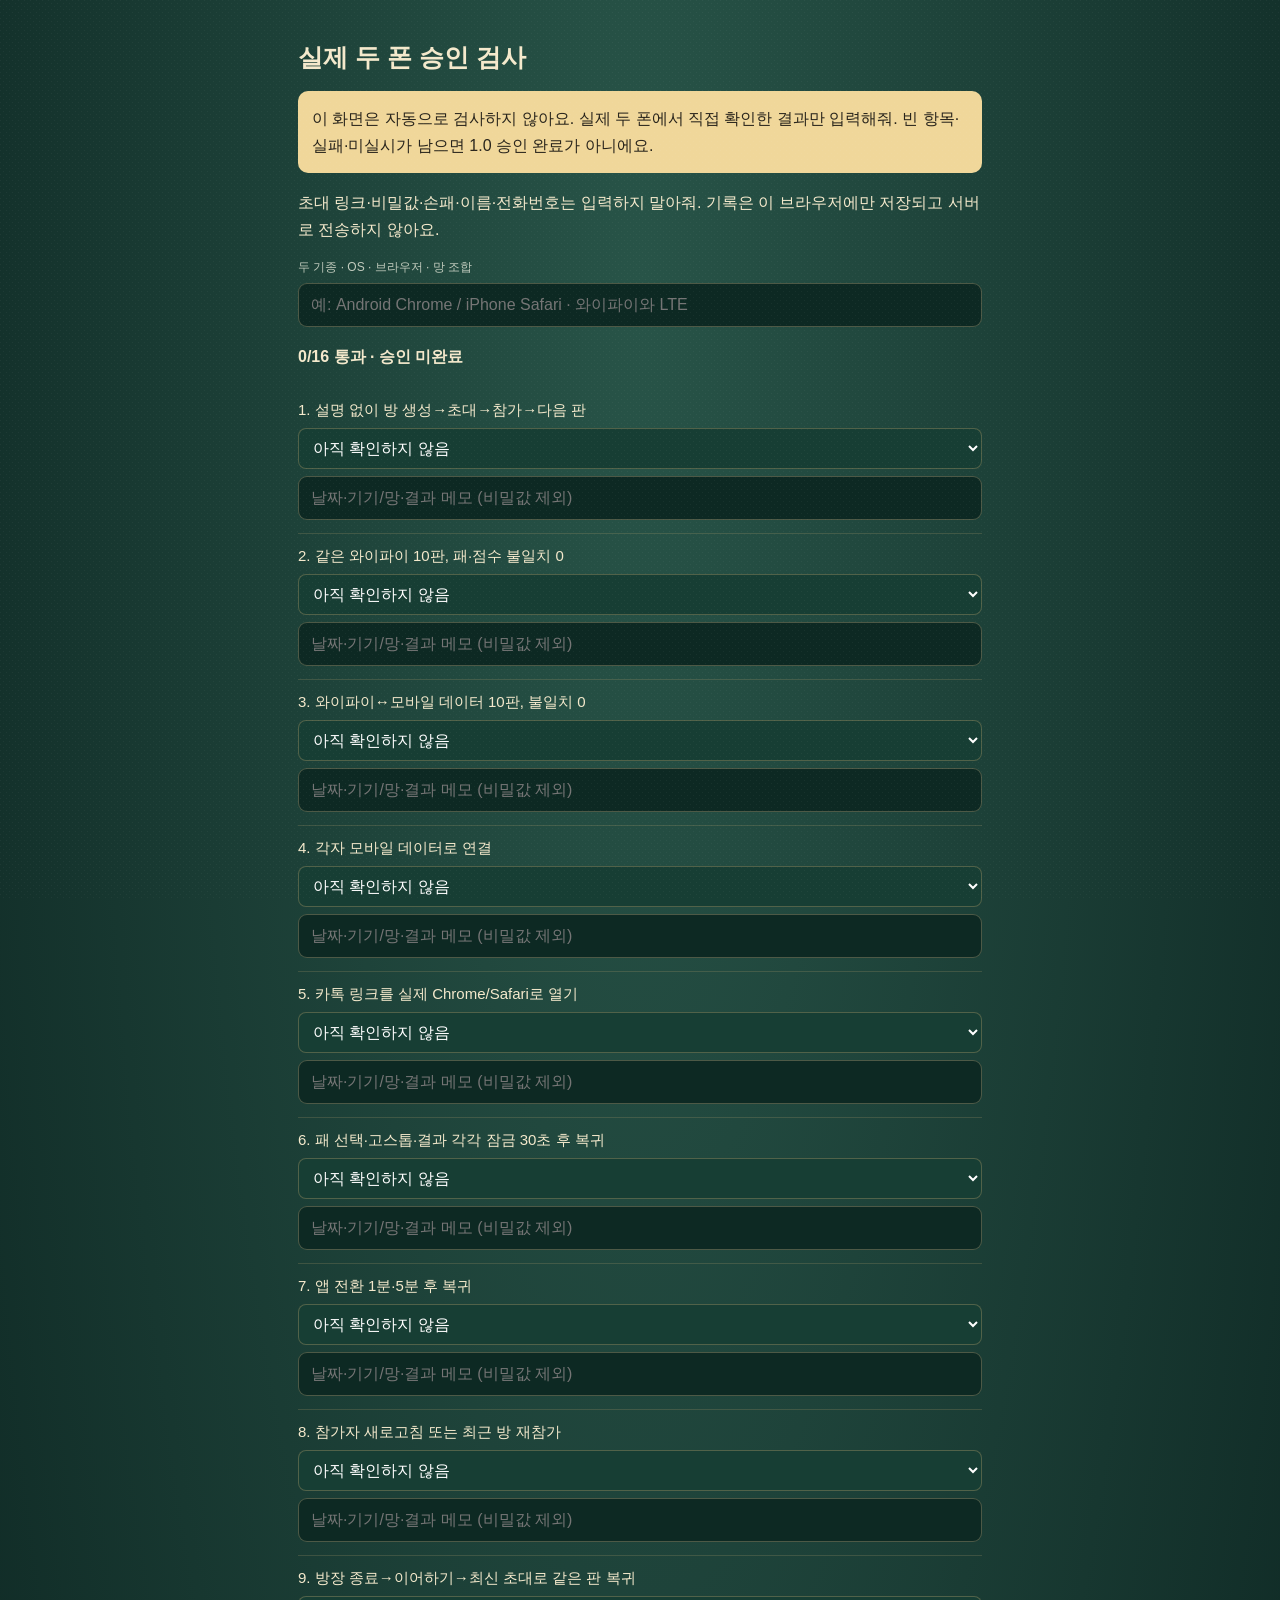
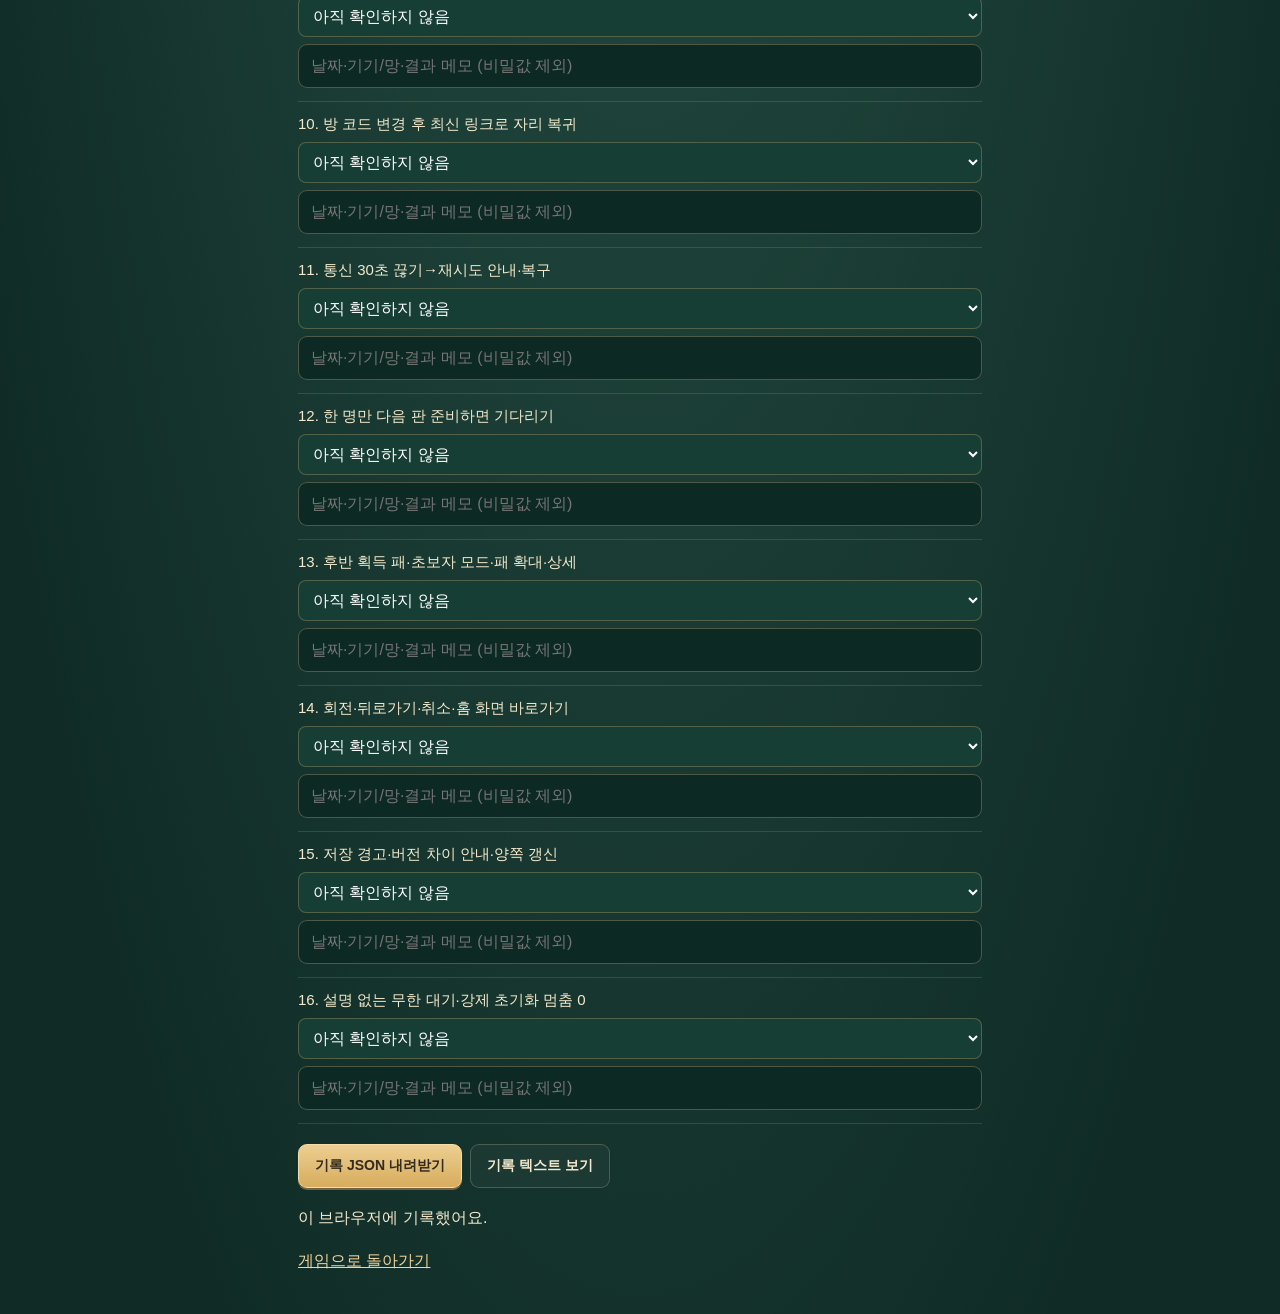
==== device-check.html @ ea62074c "Prepare beta 5 for reliable private play" ====
<!doctype html><html lang="ko"><head><meta charset="utf-8"><meta name="viewport" content="width=device-width,initial-scale=1"><title>Game BBang · 실제 두 폰 검사</title><link rel="stylesheet" href="style.css?v=1.0.0-beta.5"><style>main{max-width:720px;margin:auto;padding:24px 18px}h1{font-size:25px}p{line-height:1.7}.case{padding:13px 0;border-bottom:1px solid #c6ac7333}.case label{font-size:15px;color:#f4e9cc;margin:0 0 8px}.case select{padding:10px;font:inherit;background:#173e34;color:#fff;width:100%;border:1px solid #c6ac7355;border-radius:8px}.case input{margin-top:7px}.row{flex-wrap:wrap}textarea{width:100%;min-height:140px;font:12px monospace;user-select:text}a{color:#efd49b}.notice{background:#f0d79a;color:#29251c;padding:14px;border-radius:10px}#qaSummary{font-weight:bold;line-height:1.8}</style></head><body><main><h1>실제 두 폰 승인 검사</h1><p class="notice">이 화면은 자동으로 검사하지 않아요. 실제 두 폰에서 직접 확인한 결과만 입력해줘. 빈 항목·실패·미실시가 남으면 1.0 승인 완료가 아니에요.</p><p>초대 링크·비밀값·손패·이름·전화번호는 입력하지 말아줘. 기록은 이 브라우저에만 저장되고 서버로 전송하지 않아요.</p><label for="devices">두 기종 · OS · 브라우저 · 망 조합</label><input id="devices" maxlength="300" placeholder="예: Android Chrome / iPhone Safari · 와이파이와 LTE"><p id="qaSummary" role="status"></p><div id="cases"></div><div class="row" style="margin-top:20px"><button class="btn" id="exportQa">기록 JSON 내려받기</button><button class="btn2" id="copyQa">기록 텍스트 보기</button></div><textarea id="qaText" readonly hidden aria-label="기기 검사 기록"></textarea><p id="qaStatus" role="status"></p><p><a href="./">게임으로 돌아가기</a></p></main><script>
const cases=['설명 없이 방 생성→초대→참가→다음 판','같은 와이파이 10판, 패·점수 불일치 0','와이파이↔모바일 데이터 10판, 불일치 0','각자 모바일 데이터로 연결','카톡 링크를 실제 Chrome/Safari로 열기','패 선택·고스톱·결과 각각 잠금 30초 후 복귀','앱 전환 1분·5분 후 복귀','참가자 새로고침 또는 최근 방 재참가','방장 종료→이어하기→최신 초대로 같은 판 복귀','방 코드 변경 후 최신 링크로 자리 복귀','통신 30초 끊기→재시도 안내·복구','한 명만 다음 판 준비하면 기다리기','후반 획득 패·초보자 모드·패 확대·상세','회전·뒤로가기·취소·홈 화면 바로가기','저장 경고·버전 차이 안내·양쪽 갱신','설명 없는 무한 대기·강제 초기화 멈춤 0'];
const key=(location.pathname.includes('/preview/')?'bbang-preview-':'bbang-')+'device-acceptance-v1';let saved={};try{saved=JSON.parse(localStorage.getItem(key))||{}}catch(e){};document.getElementById('devices').value=saved.devices||'';document.getElementById('cases').innerHTML=cases.map((c,i)=>'<div class="case"><label for="c'+i+'">'+(i+1)+'. '+c+'</label><select id="c'+i+'"><option value="">아직 확인하지 않음</option><option value="pass">실제 폰에서 통과</option><option value="fail">실패</option><option value="na">미실시</option></select><input id="n'+i+'" maxlength="200" placeholder="날짜·기기/망·결과 메모 (비밀값 제외)" aria-label="'+(i+1)+'번 검사 메모"></div>').join('');for(let i=0;i<cases.length;i++){document.getElementById('c'+i).value=saved.results?.[i]?.status||'';document.getElementById('n'+i).value=saved.results?.[i]?.note||'';}
function record(){const results=cases.map((name,i)=>({name,status:document.getElementById('c'+i).value,note:document.getElementById('n'+i).value}));const devices=document.getElementById('devices').value;return {kind:'manual-physical-device-test',app:'Game BBang',candidate:'1.0.0-beta.5',at:new Date().toISOString(),devices,accepted:!!devices.trim()&&results.every(r=>r.status==='pass'),results};}
function change(){const r=record(),pass=r.results.filter(x=>x.status==='pass').length;document.getElementById('qaSummary').textContent=pass+'/'+cases.length+' 통과 · '+(r.accepted?'모든 항목을 통과로 기록했어요. 실제 수행 여부와 기록을 검토한 뒤 별도 배포 승인이 필요해요.':'승인 미완료');try{localStorage.setItem(key,JSON.stringify(r));document.getElementById('qaStatus').textContent='이 브라우저에 기록했어요.';}catch(e){document.getElementById('qaStatus').textContent='저장 실패. 기록 텍스트를 보관해줘.';}}
document.addEventListener('input',change);document.addEventListener('change',change);document.getElementById('copyQa').onclick=()=>{const t=document.getElementById('qaText');t.hidden=false;t.value=JSON.stringify(record(),null,2);t.focus();t.select();};document.getElementById('exportQa').onclick=()=>{const u=URL.createObjectURL(new Blob([JSON.stringify(record(),null,2)],{type:'application/json'})),a=document.createElement('a');a.href=u;a.download='Game-BBang-device-check.json';a.click();setTimeout(()=>URL.revokeObjectURL(u),1000);};change();</script></body></html>
---- style.css ----
*{box-sizing:border-box} :root{color-scheme:dark;--ink:#f4e9cc;--gold:#e1bd72;--felt:#173e34;--line:#c6ac7333;--muted:#c1cbbd}body{margin:0;background:radial-gradient(ellipse at 50% 10%,#285448,#102b26 85%);color:var(--ink);font-family:"Pretendard","Apple SD Gothic Neo","Malgun Gothic",sans-serif;min-height:100vh;touch-action:manipulation;-webkit-user-select:none;user-select:none}body:before{content:"";position:fixed;inset:0;pointer-events:none;opacity:.045;background-image:url("data:image/svg+xml,%3Csvg xmlns='http://www.w3.org/2000/svg' width='6' height='6'%3E%3Cpath d='M0 0h1v1H0zm3 3h1v1H3z' fill='%23ffffff'/%3E%3C/svg%3E")}button,input{font:inherit}button{cursor:pointer;border:0;border-radius:9px;padding:11px 16px;min-height:44px;font-size:14px;font-weight:700;touch-action:manipulation}button:disabled{opacity:.52;cursor:default}button:focus-visible,summary:focus-visible{outline:3px solid #90d9e6;outline-offset:3px}.btn{background:linear-gradient(#edcf91,#d7ac5d);color:#322b20;border:1px solid #f5ddaa;box-shadow:0 2px 0 #77613e}.btn2{background:#ffffff08;color:var(--ink);border:1px solid #d2c09844}.btnr{background:#a93342;color:#fff5e1;border:1px solid #d1777e}.row{display:flex;gap:8px;align-items:center}.row>input{min-width:0;flex:1}.row>button{flex-shrink:0;white-space:nowrap}input{padding:12px;border:1px solid #ccba8c55;border-radius:9px;background:#0d2923;color:#fff3d2;width:100%;font-size:16px;user-select:text}label{display:block;font-size:12px;color:var(--muted);margin:14px 0 7px}h1,h2,h3,p{overflow-wrap:anywhere}#lobby{position:relative;max-width:420px;margin:auto;padding:30px 18px}#lobby h1{text-align:center;font-family:Georgia,serif;font-size:34px;font-weight:500;letter-spacing:-1px;margin:6px 0 8px}.build{text-align:center;color:var(--gold);font-size:11px;letter-spacing:.3px;margin:0 0 12px}.sub{text-align:center;font-size:14px;color:var(--muted);margin:0 0 24px}.lobby-mark{display:flex;justify-content:center;align-items:center;height:110px;margin:2px 0 16px}.lobby-mark .card{--w:57px;transform:rotate(-15deg) translate(12px,4px)}.lobby-mark .card:nth-child(2){transform:translateY(-4px);z-index:1}.lobby-mark .card:nth-child(3){transform:rotate(15deg) translate(-12px,4px)}.panel{background:#0a201c66;border:1px solid var(--line);border-radius:14px;padding:17px;margin-bottom:12px}.panel h3{font-size:14px;font-weight:600;margin:0 0 12px}.panel p{font-size:12px;line-height:1.7;color:var(--muted)}.code{font-size:34px;font-weight:800;letter-spacing:6px;text-align:center;color:var(--gold);margin:16px 0}.muted{font-size:12px;color:var(--muted);line-height:1.6}details{font-size:12px;line-height:1.7}summary{cursor:pointer;min-height:32px;align-content:center}#game{display:none;position:relative;max-width:760px;margin:auto;padding:8px 10px 24px}.top{display:flex;justify-content:space-between;gap:5px;align-items:center;font-size:11px;line-height:1.6;flex-wrap:wrap;padding:2px}.top b{color:var(--gold)}#conn{font-size:10px;color:#b9d6bb}#game>.exitRow{text-align:right;height:36px}#game>.exitRow button{min-height:32px;padding:5px 10px;font-size:11px}.player{border:1px solid #d6be7a22;background:#0a241e80;border-radius:12px;padding:9px;margin:4px 0}.phead{display:flex;align-items:center;gap:6px;justify-content:space-between;font-size:13px;flex-wrap:wrap;min-height:22px}.phead .sc{font-size:21px;font-weight:800;color:var(--gold);font-variant-numeric:tabular-nums}.turnmark{display:inline-flex;align-items:center;font-size:10px;color:#292a20;background:var(--gold);padding:1px 6px;border-radius:10px;margin-left:5px;font-weight:700}.caps{display:flex;gap:5px;flex-wrap:wrap;max-width:100%;margin-top:5px;min-height:12px}.cg{display:flex;align-items:center;gap:4px;border-radius:5px;padding:2px 4px;background:#0002;max-width:100%}.cg .cards{display:flex;align-items:flex-end}.cg .cards .card{--w:22px;margin-right:-15px;box-shadow:none}.cg .cards .card:last-child{margin-right:0}.cg .cnt{font-size:10px;color:var(--muted);white-space:nowrap}.cg .cards .card .mo,.cg .cards .card .sym,.cg .cards .card .nm{display:none}.items{font-size:10px;color:#c1cbbd;margin-top:4px;line-height:1.5;min-height:0}.backs{display:flex}.backs .card{--w:18px;margin-right:-12px;box-shadow:none}.backs .card:last-child{margin-right:0}#table{position:relative;display:flex;flex-wrap:wrap;justify-content:center;align-content:center;gap:11px 9px;min-height:207px;margin:9px 0;padding:15px 8px;border:1px solid #d9c18b55;border-radius:25px;background:radial-gradient(ellipse,#2c6150,#214c40 75%);box-shadow:inset 0 0 0 4px #173d3299,inset 0 7px 18px #0003}#table:before{content:"우리집 맞고";position:absolute;inset:0;display:grid;place-items:center;pointer-events:none;font-size:25px;letter-spacing:6px;color:#d6c18a0c;font-weight:800}.stack{display:flex;flex-direction:column;isolation:isolate}.stack .card+.card{margin-top:calc(var(--w)*-1.08)}.deck{display:flex;flex-direction:column;align-items:center;justify-content:center;gap:4px;font-size:10px;color:#e4d9b9;margin-right:5px}.deck .card{box-shadow:2px 2px #b59f7b,4px 4px #4d332e,5px 5px 6px #0007}#hand{display:flex;flex-wrap:wrap;justify-content:center;gap:8px 6px;max-width:336px;margin:auto;padding:8px 0 12px} .card{--w:36px;position:relative;width:var(--w);height:calc(var(--w)*1.55);border-radius:4px;display:inline-flex;flex:none;overflow:visible;isolation:isolate;border:1px solid #462e2e;background:#fff2d8;color:#292820;box-shadow:0 2px 0 #5d352b,0 4px 6px #0005;padding:0;min-height:0;vertical-align:middle;font-size:calc(var(--w)*.19);transition:transform .14s ease,box-shadow .14s ease}.card .art{position:absolute;inset:0;width:100%;height:100%;border-radius:3px;z-index:0;pointer-events:none}.card .mo{position:absolute;left:3px;top:3px;z-index:1;min-width:1.2em;text-align:center;font-size:1.1em;font-weight:900;background:#fff6e3eb;color:#56362e;border-radius:2px;line-height:1.25}.card .sym{position:absolute;right:2px;bottom:12px;z-index:1;border-radius:2px;padding:1px 2px;background:#fff8e5e8;color:#553c2c;font-size:.78em;line-height:1.2;font-weight:800}.card .nm{position:absolute;bottom:0;left:0;right:0;z-index:1;font-size:clamp(8px,calc(var(--w)*.15),11px);line-height:1.2;background:#fff7dfed;color:#443d30;text-align:center;border-radius:0 0 3px 3px}.card.k-gwang .sym,.card.k-hong .sym{background:#9f2538;color:#fff6dd}.card.k-cheong .sym{background:#204d7c;color:#fff6dd}.card.k-ssang .sym{background:#514166;color:#fff6dd}.card.back{background:#752330;overflow:hidden}.card.match{box-shadow:0 0 0 2px #f0cd7a,0 3px 8px #0008}.card.match:after{content:"·";position:absolute;right:1px;top:0;z-index:2;color:#402f14;background:#f0cd7a;font-size:15px;font-weight:900;line-height:12px;width:12px;text-align:center;border-radius:0 3px 0 6px}.card.sel{transform:translateY(-7px);outline:3px solid #fff1b8;outline-offset:2px}.card.opt{outline:3px solid #83d7e3;outline-offset:2px;cursor:pointer}.card.lastf{outline:2px solid #ec9a58;outline-offset:1px}.card.playable{cursor:pointer}.card.playable:active{transform:translateY(-5px)}button.card:focus-visible{outline:3px solid #9de2ed;outline-offset:4px;z-index:3}#hand .card{--w:58px}#table .card{--w:48px}#game.largeCards #hand .card{--w:64px}#game.largeCards #table .card{--w:54px}#lastPlay{display:flex;justify-content:center;align-items:center;gap:5px;font-size:10px;color:var(--muted);flex-wrap:wrap;min-height:32px;margin:4px 0}#lastPlay .card{--w:22px}#lastPlay .card .mo,#lastPlay .card .sym,#lastPlay .card .nm{display:none}#status{font-size:14px;line-height:1.6;text-align:center;padding:9px 7px 3px;font-weight:600;min-height:34px}#status .muted{display:block;font-size:10px}#shakeBar button{font-size:11px;padding:7px 10px;min-height:36px}.toolsPanel,#history,#gameHelp{border-top:1px solid var(--line);padding:9px 2px;font-size:12px;color:var(--muted);margin-top:3px}.toolsPanel summary{text-align:center;color:var(--ink)}.gameTools{display:flex;gap:6px;flex-wrap:wrap;justify-content:center;padding:9px 0}.gameTools button{font-size:12px;padding:8px 10px}.rules p{font-size:12px;line-height:1.8}#historyList{max-height:180px;overflow:auto;line-height:1.6}#historyList p{margin:4px 0;padding:4px 0;border-bottom:1px solid #ffffff12}#modal{position:fixed;inset:0;background:#081b18cf;backdrop-filter:blur(3px);display:none;align-items:center;justify-content:center;z-index:20;padding:16px}#modal .box{background:#173e34;border:1px solid #d6b56c99;border-radius:20px;padding:25px 18px 18px;max-width:390px;width:100%;text-align:center;max-height:88dvh;overflow:auto;overscroll-behavior:contain;box-shadow:0 16px 70px #0008}#modal h2{margin:0 0 15px;font-family:Georgia,serif;font-size:25px;color:#f6dc9d}#modal .opts{display:flex;justify-content:center;gap:14px;margin:17px 0;flex-wrap:wrap}#modal .opts .card{--w:68px}#modal .opts>button:not(.card){min-width:106px;min-height:60px;border-radius:12px}#modal table{width:100%;border-collapse:collapse;margin:15px 0;font-size:13px;text-align:left}#modal td{border-bottom:1px solid #d4c09422;padding:6px}#modal td:last-child{text-align:right}#modal tr:last-child{background:#e5c67d13}#modal tr:last-child td{padding:13px 6px}#modal tr:last-child b{font-size:25px!important;color:#f2d18d!important}.resultScore{font-size:46px;font-weight:800;color:var(--gold);line-height:1.15;margin:12px 0 5px}.resultScore small{font-size:15px;margin-left:4px}.modalActions{border-top:1px solid var(--line);display:flex;justify-content:center;flex-wrap:wrap;gap:7px;margin-top:18px;padding-top:13px}.modalActions button{font-size:11px;min-height:38px;padding:8px 10px}.decisionHint{font-size:12px;line-height:1.7;color:var(--muted);margin-top:6px}#toast{position:fixed;top:36%;left:50%;transform:translate(-50%,-50%);max-width:90vw;white-space:normal;background:#efcd87;color:#382b1f;font-size:24px;font-weight:900;letter-spacing:1px;padding:17px 28px;border:1px solid #fff0bf;border-radius:12px;box-shadow:0 8px 32px #0007;display:none;z-index:30;pointer-events:none}dialog{max-width:600px;width:calc(100% - 24px);max-height:85dvh;overflow:auto;border:1px solid #d6b56c99;border-radius:16px;background:#173e34;color:var(--ink);padding:20px}dialog::backdrop{background:#071c17cc}#exitConfirm{max-width:360px}#exitConfirm h2{margin:0 0 12px;font-size:21px}#exitConfirm p{font-size:14px;line-height:1.7}#exitConfirm .row{justify-content:flex-end;flex-wrap:wrap}#captureDialog .cards{flex-wrap:wrap;gap:7px}#captureDialog .cg{flex-wrap:wrap;gap:10px;margin-bottom:12px;padding:7px}#captureDialog .cards .card{--w:56px;margin-right:0}#captureDialog .card .mo,#captureDialog .card .sym,#captureDialog .card .nm{display:block}#captureDialog .cnt{font-size:13px}#diagnosticText{user-select:text;width:100%;height:250px;color:#222;background:#fff;font-size:12px}#globalNotice,#updateNotice{position:sticky;top:0;z-index:60;background:#f0d79a;color:#29251c;padding:10px;text-align:center;font-size:13px;overflow-wrap:anywhere}#globalNotice:empty,#updateNotice:empty{display:none}#updateNotice{z-index:59;background:#284f67;color:#fff}.connectionWarning{background:#efd493;color:#322c20;border-radius:8px;padding:10px}.connectionWarning+.btn2{margin-bottom:8px}#connectionHelp[hidden]{display:none}#sharing{position:fixed;bottom:8px;left:5%;width:90%;z-index:70;background:#163a2e;border-radius:8px;padding:0 6px}#sharing:has(#shareMessage:empty){display:none}#sharing input{user-select:text}.fx-layer{position:fixed;inset:0;pointer-events:none;z-index:18;overflow:hidden}.fx-card{position:absolute;pointer-events:none;margin:0!important;transform-origin:top left}.fx-pending{opacity:0!important}@media(hover:hover){.card.playable:hover{transform:translateY(-5px)}}@media(max-width:360px){#game{padding:6px 8px 18px}#hand .card{--w:51px}#hand{max-width:294px;gap:7px 6px}#table .card{--w:43px}#table{min-height:189px;gap:10px 7px}#game.largeCards #hand{max-width:100%}#game.largeCards #hand .card{--w:59px}#game.largeCards #table .card{--w:49px}.phead{font-size:12px}#lobby{padding:24px 16px}.card .nm{font-size:.72em}}@media(min-width:680px){#game{padding:14px 20px 30px}#table{min-height:240px}#table .card{--w:58px}#hand{max-width:100%;gap:7px}#hand .card{--w:60px}#game.largeCards #hand{max-width:100%}#game.largeCards #hand .card{--w:64px}.player{padding:12px}#lobby{padding-top:44px}}@media(prefers-reduced-motion:reduce){*,*:before,*:after{transition:none!important;animation:none!important;scroll-behavior:auto!important}.fx-layer{display:none}}

/* Illustration finishing pass: retain generous touch targets, reclaim card canvas. */
body:not(.beginner) .card .nm{display:none}body:not(.beginner) .card:not(.k-gwang):not(.k-ssang) .sym{display:none}.card .mo{font-size:12px;min-width:15px;top:2px;left:2px;line-height:1.25;box-shadow:0 0 0 1px #dcc7a266}.card{box-shadow:0 2px 0 #a67b51,0 3px 0 #4d3028,0 5px 8px #0005;background:#f8e7c2}.card.playable:active{transform:translateY(-2px);box-shadow:0 1px 0 #543a2c,0 2px 3px #0004}.card .sym{bottom:3px}.beginner .card .sym{bottom:13px}.card.back{box-shadow:0 2px 0 #ad8052,0 3px 0 #543729,0 5px 8px #0005}
#table{display:grid;grid-template-columns:repeat(5,minmax(0,1fr));gap:11px 5px;justify-items:center;align-items:center;align-content:center;min-height:204px;padding:12px 6px}.stack{position:relative;flex-direction:row;justify-content:center;align-items:center;max-width:100%;min-height:calc(var(--w,48px)*1.55)}.stack .card+.card{margin-top:0;margin-left:calc(var(--w)*-.67)}.stack .card:nth-child(2){transform:translateY(6px)}.stack .card:nth-child(3){transform:translateY(12px)}.stack .card:nth-child(4){transform:translateY(18px)}.stack .card .sym{right:1px;font-size:8px}.stack .card{--w:43px!important}.stack:has(.card:nth-child(3)){min-height:90px}.deck{margin:0;align-self:center}.deck .card{--w:43px!important}#hand{max-width:346px;gap:8px 7px;padding:9px 0 12px}#hand .card{--w:60px}#lastPlay{min-height:26px;font-size:9px;margin:0}#lastPlay[hidden]{display:none}.player{padding:7px 9px}.phead .sc{font-size:20px}.items:empty{display:none}.caps:empty{margin-top:0;min-height:0}#status{padding-top:7px;font-size:13px}#status .muted{display:none}#cardDetailDialog{text-align:center}.inspectGrid{display:flex;gap:12px 9px;flex-wrap:wrap;justify-content:center;padding:8px 0 18px}.inspectGrid .card{--w:58px}.cardPortrait{display:flex;justify-content:center;margin:20px 0}.cardPortrait .card{--w:150px}.cardPortrait .card .mo{font-size:22px}.cardPortrait .card .sym{font-size:14px}.cardPortrait .card .nm{font-size:16px}#cardDetailDialog p{line-height:1.7;font-size:14px}#cardDetailDialog h3{font-size:17px}#cardDetailDialog>.btn{margin-top:16px}#cardDetailDialog .inspectGrid .card:focus-visible{outline:3px solid #a0e0eb;outline-offset:3px}.fx-event{position:fixed;left:50%;top:34%;transform:translate(-50%,-50%);z-index:31;pointer-events:none;font-size:28px;font-weight:900;color:#f7dd9f;text-shadow:0 2px 1px #63302d;background:#193d31e8;padding:12px 24px;border-radius:12px;border:1px solid #dbb973}.fx-event[data-kind="sweep"]{border-color:#9bdbcf;color:#c2f2e8}.fx-event[data-kind="ttadak"]{border-color:#e6a28c;color:#ffceb5}
@media(max-width:360px){#hand{max-width:296px;gap:8px 7px}#hand .card{--w:52px}#table{grid-template-columns:repeat(4,minmax(0,1fr));gap:10px 5px;min-height:202px}.stack .card,.deck .card{--w:42px!important}.stack:has(.card:nth-child(3)){min-height:86px}.card .mo{font-size:11px}#game.largeCards #hand .card{--w:60px}}
@media(min-width:680px){#table{grid-template-columns:repeat(6,minmax(0,1fr));min-height:224px;gap:15px 8px}.stack .card,.deck .card{--w:57px!important}.stack:has(.card:nth-child(3)){min-height:105px}#hand{max-width:100%;gap:9px}#hand .card{--w:62px}.card .mo{font-size:13px}}

/* A stacked card exposes its complete month/type header, not just a thin art sliver. */
.stack{flex-direction:column}.stack .card{--w:44px!important}.stack .card+.card{margin-left:0;margin-top:calc(var(--w)*-1.12)}.stack .card:nth-child(n){transform:none}.stack .card .mo{font-size:11px}.stack .card .sym{display:block!important;top:2px;bottom:auto;right:2px;left:auto;font-size:8px;line-height:1.25;padding:1px 2px}.stack:has(.card:nth-child(3)){min-height:106px}.deck .card{--w:44px!important}@media(min-width:680px){.stack .card,.deck .card{--w:57px!important}.stack .card .mo{font-size:13px}.stack .card .sym{font-size:10px}.stack:has(.card:nth-child(3)){min-height:137px}}

#storageNotice{position:sticky;top:0;z-index:85;background:#ffdf9c;color:#342817;padding:11px;font-size:14px;line-height:1.6;border-bottom:2px solid #a34b27}#storageNotice:empty{display:none}#globalNotice{position:relative;top:auto}#saveStatus{font-size:10px;text-align:right;min-height:15px}#game{padding-top:max(8px,env(safe-area-inset-top));padding-left:max(10px,env(safe-area-inset-left));padding-right:max(10px,env(safe-area-inset-right));padding-bottom:max(24px,env(safe-area-inset-bottom))}.fullWidth{width:100%;margin-top:8px}#recentBox{margin-top:14px}#directInviteBox:not([hidden]){border:1px solid #cfb17055;padding:12px;border-radius:10px;margin-bottom:16px}#lobby a{color:#efd49b;line-height:1.8}hr{border:0;border-top:1px solid #c6ac7333;margin:16px 0}.effectsOff *,.effectsOff *:before,.effectsOff *:after{transition:none!important;animation:none!important}#game>.exitRow{height:46px}#game>.exitRow button,.modalActions button{min-height:44px}#newRoomConfirm .row{justify-content:flex-end;flex-wrap:wrap}#newRoomConfirm p{line-height:1.7}
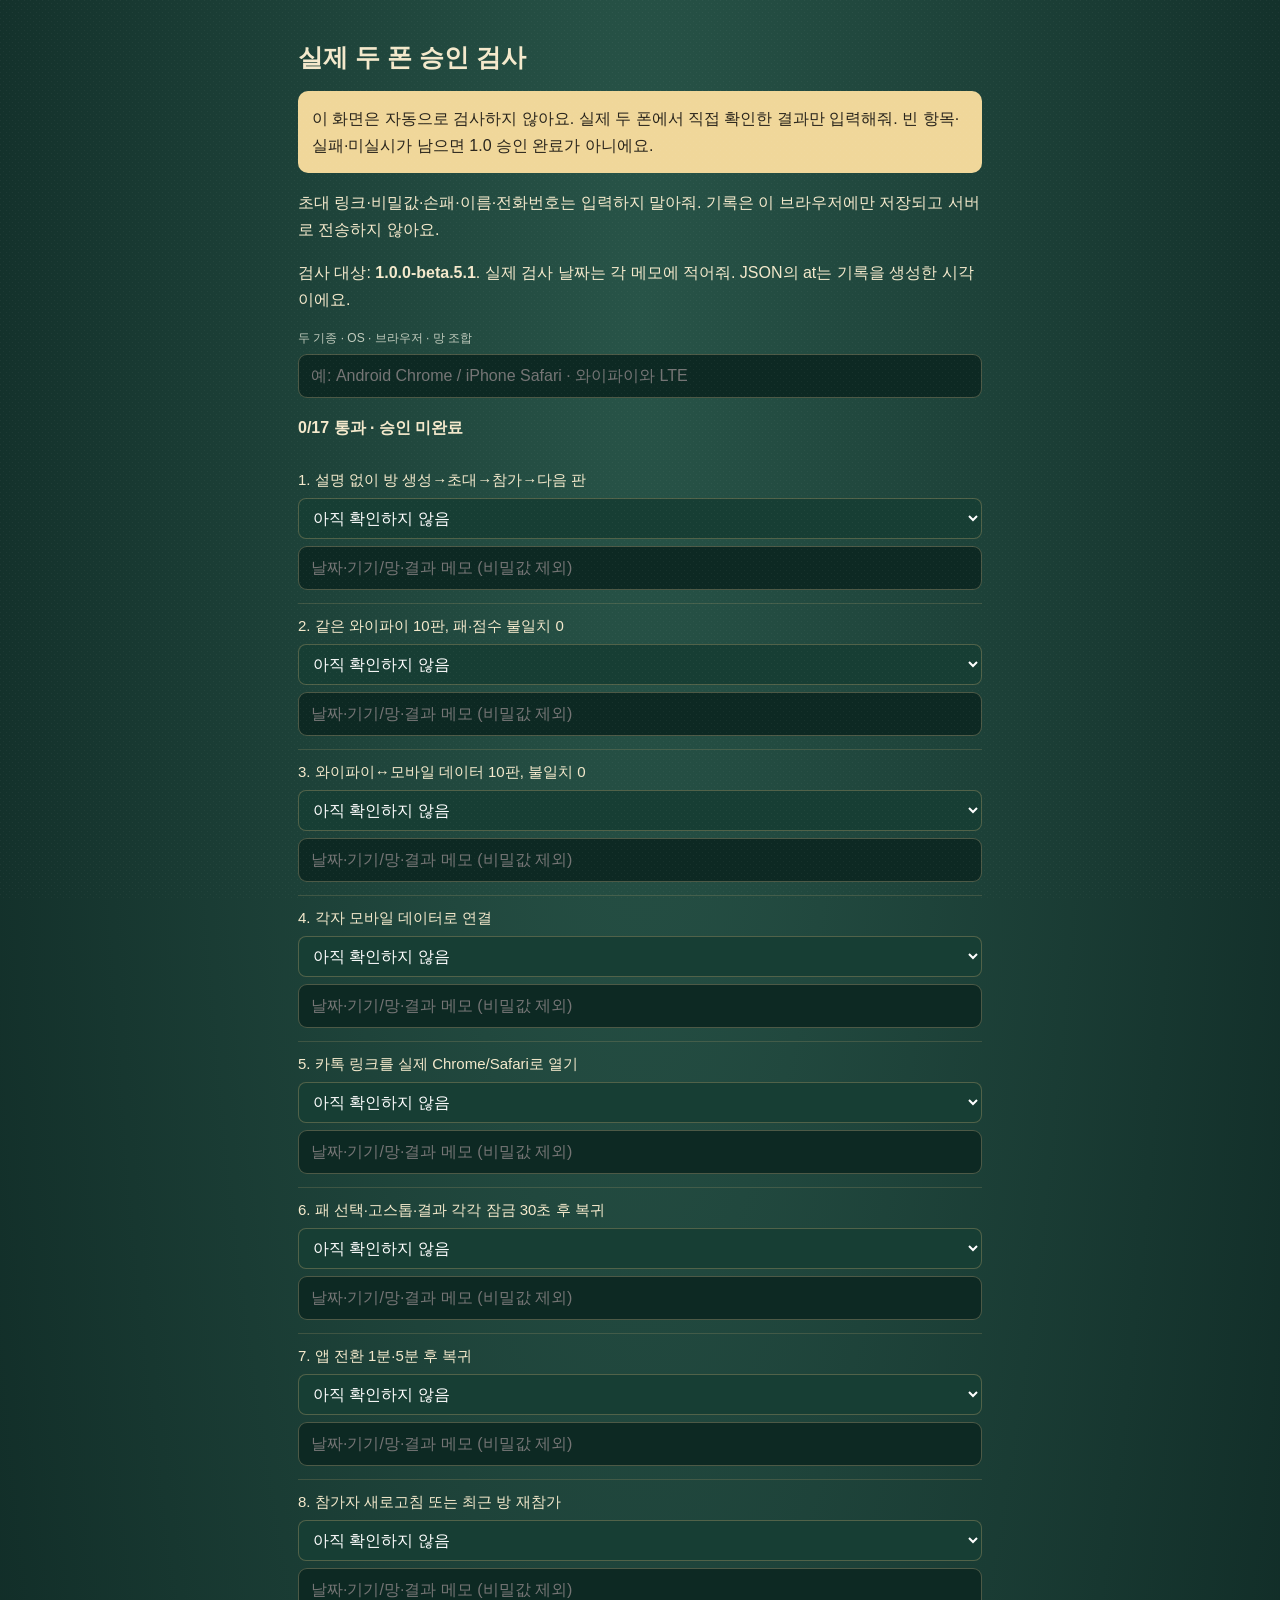
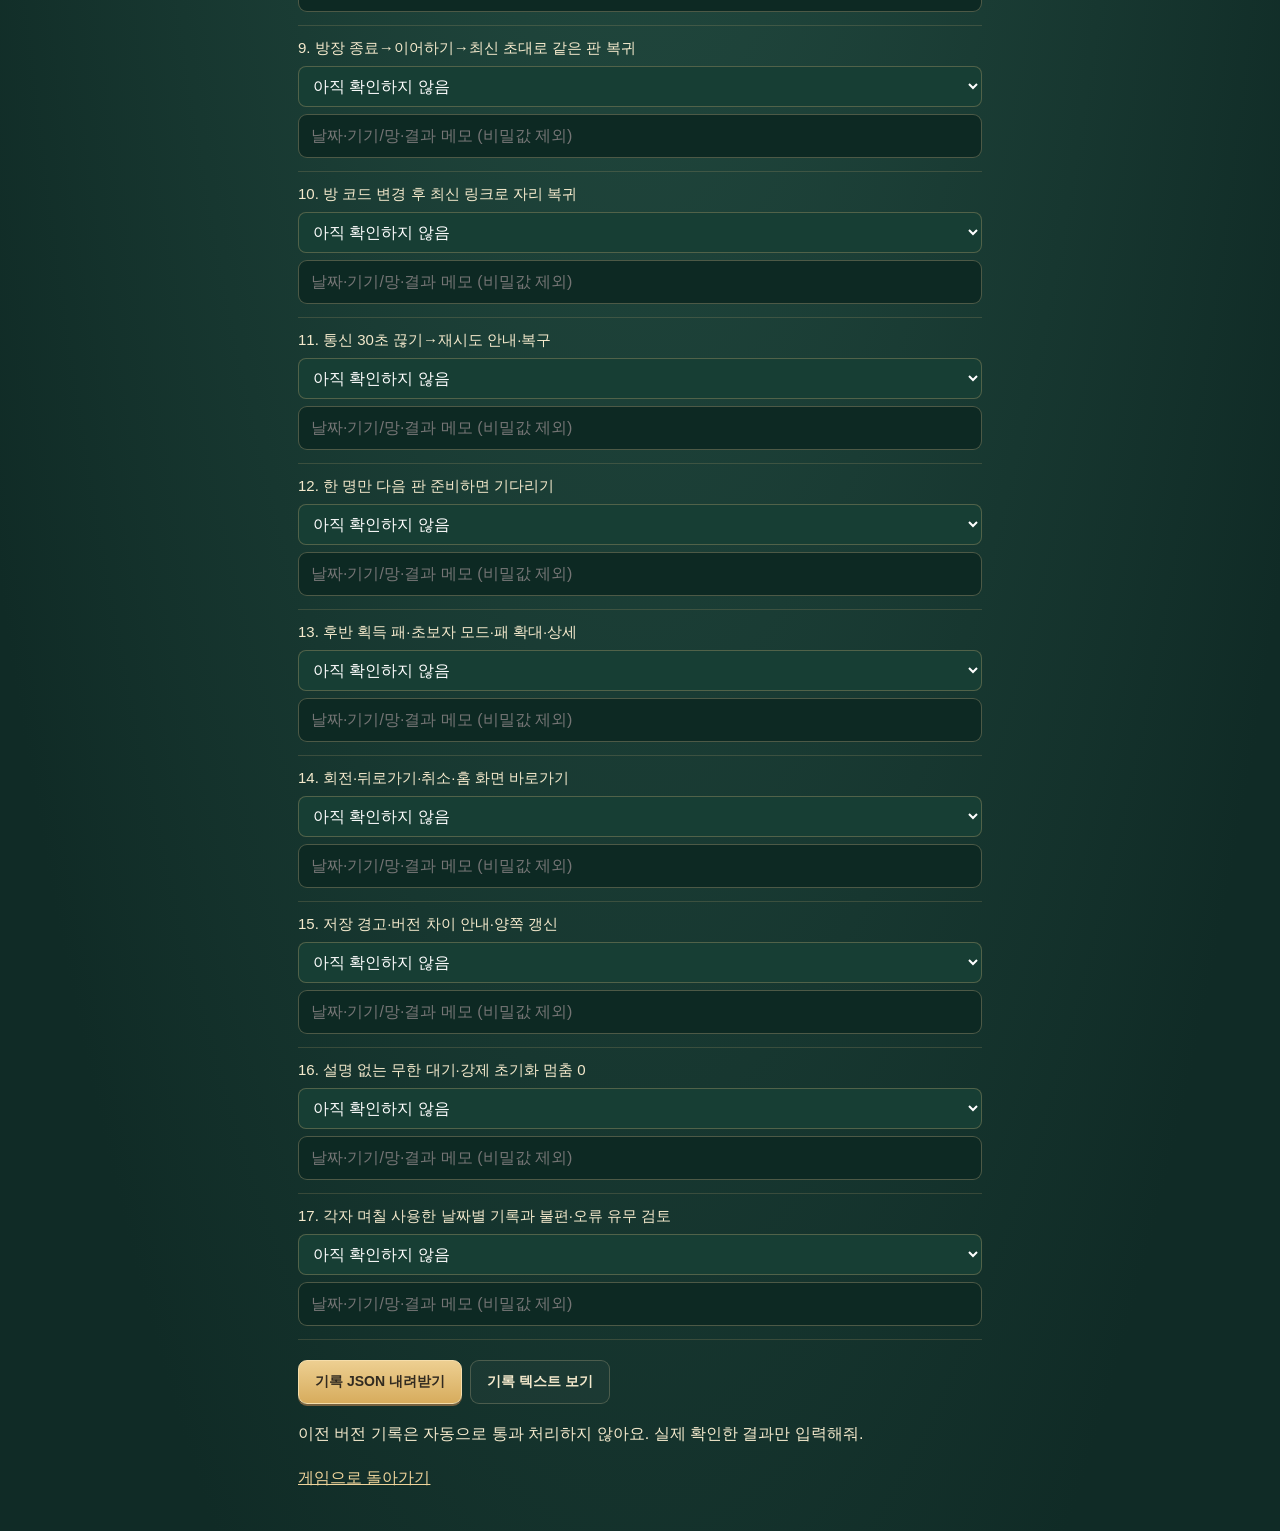
==== commit 66b3efae: "Keep physical-device approval records version-specific" ====
--- a/device-check.html
+++ b/device-check.html
@@ -1,6 +1,6 @@
-<!doctype html><html lang="ko"><head><meta charset="utf-8"><meta name="viewport" content="width=device-width,initial-scale=1"><title>Game BBang · 실제 두 폰 검사</title><link rel="stylesheet" href="style.css?v=1.0.0-beta.5"><style>main{max-width:720px;margin:auto;padding:24px 18px}h1{font-size:25px}p{line-height:1.7}.case{padding:13px 0;border-bottom:1px solid #c6ac7333}.case label{font-size:15px;color:#f4e9cc;margin:0 0 8px}.case select{padding:10px;font:inherit;background:#173e34;color:#fff;width:100%;border:1px solid #c6ac7355;border-radius:8px}.case input{margin-top:7px}.row{flex-wrap:wrap}textarea{width:100%;min-height:140px;font:12px monospace;user-select:text}a{color:#efd49b}.notice{background:#f0d79a;color:#29251c;padding:14px;border-radius:10px}#qaSummary{font-weight:bold;line-height:1.8}</style></head><body><main><h1>실제 두 폰 승인 검사</h1><p class="notice">이 화면은 자동으로 검사하지 않아요. 실제 두 폰에서 직접 확인한 결과만 입력해줘. 빈 항목·실패·미실시가 남으면 1.0 승인 완료가 아니에요.</p><p>초대 링크·비밀값·손패·이름·전화번호는 입력하지 말아줘. 기록은 이 브라우저에만 저장되고 서버로 전송하지 않아요.</p><label for="devices">두 기종 · OS · 브라우저 · 망 조합</label><input id="devices" maxlength="300" placeholder="예: Android Chrome / iPhone Safari · 와이파이와 LTE"><p id="qaSummary" role="status"></p><div id="cases"></div><div class="row" style="margin-top:20px"><button class="btn" id="exportQa">기록 JSON 내려받기</button><button class="btn2" id="copyQa">기록 텍스트 보기</button></div><textarea id="qaText" readonly hidden aria-label="기기 검사 기록"></textarea><p id="qaStatus" role="status"></p><p><a href="./">게임으로 돌아가기</a></p></main><script>
-const cases=['설명 없이 방 생성→초대→참가→다음 판','같은 와이파이 10판, 패·점수 불일치 0','와이파이↔모바일 데이터 10판, 불일치 0','각자 모바일 데이터로 연결','카톡 링크를 실제 Chrome/Safari로 열기','패 선택·고스톱·결과 각각 잠금 30초 후 복귀','앱 전환 1분·5분 후 복귀','참가자 새로고침 또는 최근 방 재참가','방장 종료→이어하기→최신 초대로 같은 판 복귀','방 코드 변경 후 최신 링크로 자리 복귀','통신 30초 끊기→재시도 안내·복구','한 명만 다음 판 준비하면 기다리기','후반 획득 패·초보자 모드·패 확대·상세','회전·뒤로가기·취소·홈 화면 바로가기','저장 경고·버전 차이 안내·양쪽 갱신','설명 없는 무한 대기·강제 초기화 멈춤 0'];
-const key=(location.pathname.includes('/preview/')?'bbang-preview-':'bbang-')+'device-acceptance-v1';let saved={};try{saved=JSON.parse(localStorage.getItem(key))||{}}catch(e){};document.getElementById('devices').value=saved.devices||'';document.getElementById('cases').innerHTML=cases.map((c,i)=>'<div class="case"><label for="c'+i+'">'+(i+1)+'. '+c+'</label><select id="c'+i+'"><option value="">아직 확인하지 않음</option><option value="pass">실제 폰에서 통과</option><option value="fail">실패</option><option value="na">미실시</option></select><input id="n'+i+'" maxlength="200" placeholder="날짜·기기/망·결과 메모 (비밀값 제외)" aria-label="'+(i+1)+'번 검사 메모"></div>').join('');for(let i=0;i<cases.length;i++){document.getElementById('c'+i).value=saved.results?.[i]?.status||'';document.getElementById('n'+i).value=saved.results?.[i]?.note||'';}
-function record(){const results=cases.map((name,i)=>({name,status:document.getElementById('c'+i).value,note:document.getElementById('n'+i).value}));const devices=document.getElementById('devices').value;return {kind:'manual-physical-device-test',app:'Game BBang',candidate:'1.0.0-beta.5',at:new Date().toISOString(),devices,accepted:!!devices.trim()&&results.every(r=>r.status==='pass'),results};}
-function change(){const r=record(),pass=r.results.filter(x=>x.status==='pass').length;document.getElementById('qaSummary').textContent=pass+'/'+cases.length+' 통과 · '+(r.accepted?'모든 항목을 통과로 기록했어요. 실제 수행 여부와 기록을 검토한 뒤 별도 배포 승인이 필요해요.':'승인 미완료');try{localStorage.setItem(key,JSON.stringify(r));document.getElementById('qaStatus').textContent='이 브라우저에 기록했어요.';}catch(e){document.getElementById('qaStatus').textContent='저장 실패. 기록 텍스트를 보관해줘.';}}
-document.addEventListener('input',change);document.addEventListener('change',change);document.getElementById('copyQa').onclick=()=>{const t=document.getElementById('qaText');t.hidden=false;t.value=JSON.stringify(record(),null,2);t.focus();t.select();};document.getElementById('exportQa').onclick=()=>{const u=URL.createObjectURL(new Blob([JSON.stringify(record(),null,2)],{type:'application/json'})),a=document.createElement('a');a.href=u;a.download='Game-BBang-device-check.json';a.click();setTimeout(()=>URL.revokeObjectURL(u),1000);};change();</script></body></html>+<!doctype html><html lang="ko"><head><meta charset="utf-8"><meta name="viewport" content="width=device-width,initial-scale=1"><title>Game BBang · 실제 두 폰 검사</title><link rel="stylesheet" href="style.css?v=1.0.0-beta.5.1"><style>main{max-width:720px;margin:auto;padding:24px 18px}h1{font-size:25px}p{line-height:1.7}.case{padding:13px 0;border-bottom:1px solid #c6ac7333}.case label{font-size:15px;color:#f4e9cc;margin:0 0 8px}.case select{padding:10px;font:inherit;background:#173e34;color:#fff;width:100%;border:1px solid #c6ac7355;border-radius:8px}.case input{margin-top:7px}.row{flex-wrap:wrap}textarea{width:100%;min-height:140px;font:12px monospace;user-select:text}a{color:#efd49b}.notice{background:#f0d79a;color:#29251c;padding:14px;border-radius:10px}#qaSummary{font-weight:bold;line-height:1.8}</style></head><body><main><h1>실제 두 폰 승인 검사</h1><p class="notice">이 화면은 자동으로 검사하지 않아요. 실제 두 폰에서 직접 확인한 결과만 입력해줘. 빈 항목·실패·미실시가 남으면 1.0 승인 완료가 아니에요.</p><p>초대 링크·비밀값·손패·이름·전화번호는 입력하지 말아줘. 기록은 이 브라우저에만 저장되고 서버로 전송하지 않아요.</p><p>검사 대상: <b>1.0.0-beta.5.1</b>. 실제 검사 날짜는 각 메모에 적어줘. JSON의 at는 기록을 생성한 시각이에요.</p><label for="devices">두 기종 · OS · 브라우저 · 망 조합</label><input id="devices" maxlength="300" placeholder="예: Android Chrome / iPhone Safari · 와이파이와 LTE"><p id="qaSummary" role="status"></p><div id="cases"></div><div class="row" style="margin-top:20px"><button class="btn" id="exportQa">기록 JSON 내려받기</button><button class="btn2" id="copyQa">기록 텍스트 보기</button></div><textarea id="qaText" readonly hidden aria-label="기기 검사 기록"></textarea><p id="qaStatus" role="status"></p><p><a href="./">게임으로 돌아가기</a></p></main><script>
+const cases=['설명 없이 방 생성→초대→참가→다음 판','같은 와이파이 10판, 패·점수 불일치 0','와이파이↔모바일 데이터 10판, 불일치 0','각자 모바일 데이터로 연결','카톡 링크를 실제 Chrome/Safari로 열기','패 선택·고스톱·결과 각각 잠금 30초 후 복귀','앱 전환 1분·5분 후 복귀','참가자 새로고침 또는 최근 방 재참가','방장 종료→이어하기→최신 초대로 같은 판 복귀','방 코드 변경 후 최신 링크로 자리 복귀','통신 30초 끊기→재시도 안내·복구','한 명만 다음 판 준비하면 기다리기','후반 획득 패·초보자 모드·패 확대·상세','회전·뒤로가기·취소·홈 화면 바로가기','저장 경고·버전 차이 안내·양쪽 갱신','설명 없는 무한 대기·강제 초기화 멈춤 0','각자 며칠 사용한 날짜별 기록과 불편·오류 유무 검토'];
+const candidate='1.0.0-beta.5.1';const key=(location.pathname.includes('/preview/')?'bbang-preview-':'bbang-')+'device-acceptance-'+candidate+'-v2';let saved={};try{const value=JSON.parse(localStorage.getItem(key));if(value&&value.candidate===candidate&&Array.isArray(value.results)&&value.results.length===cases.length&&value.results.every((r,i)=>r.name===cases[i]))saved=value;}catch(e){};document.getElementById('devices').value=saved.devices||'';document.getElementById('cases').innerHTML=cases.map((c,i)=>'<div class="case"><label for="c'+i+'">'+(i+1)+'. '+c+'</label><select id="c'+i+'"><option value="">아직 확인하지 않음</option><option value="pass">실제 폰에서 통과</option><option value="fail">실패</option><option value="na">미실시</option></select><input id="n'+i+'" maxlength="200" placeholder="날짜·기기/망·결과 메모 (비밀값 제외)" aria-label="'+(i+1)+'번 검사 메모"></div>').join('');for(let i=0;i<cases.length;i++){document.getElementById('c'+i).value=saved.results?.[i]?.status||'';document.getElementById('n'+i).value=saved.results?.[i]?.note||'';}
+function record(){const results=cases.map((name,i)=>({name,status:document.getElementById('c'+i).value,note:document.getElementById('n'+i).value}));const devices=document.getElementById('devices').value;return {kind:'manual-physical-device-test',app:'Game BBang',candidate,at:new Date().toISOString(),devices,accepted:!!devices.trim()&&results.every(r=>r.status==='pass'),results};}
+function change(event){const r=record(),pass=r.results.filter(x=>x.status==='pass').length;document.getElementById('qaSummary').textContent=pass+'/'+cases.length+' 통과 · '+(r.accepted?'모든 항목을 통과로 기록했어요. 실제 수행 여부와 기록을 검토한 뒤 별도 배포 승인이 필요해요.':'승인 미완료');if(event===false){document.getElementById('qaStatus').textContent='이전 버전 기록은 자동으로 통과 처리하지 않아요. 실제 확인한 결과만 입력해줘.';return;}try{localStorage.setItem(key,JSON.stringify(r));document.getElementById('qaStatus').textContent='이 브라우저에 기록했어요.';}catch(e){document.getElementById('qaStatus').textContent='저장 실패. 기록 텍스트를 보관해줘.';}}
+document.addEventListener('input',change);document.addEventListener('change',change);document.getElementById('copyQa').onclick=()=>{const t=document.getElementById('qaText');t.hidden=false;t.value=JSON.stringify(record(),null,2);t.focus();t.select();};document.getElementById('exportQa').onclick=()=>{const u=URL.createObjectURL(new Blob([JSON.stringify(record(),null,2)],{type:'application/json'})),a=document.createElement('a');a.href=u;a.download='Game-BBang-device-check.json';a.click();setTimeout(()=>URL.revokeObjectURL(u),1000);};change(false);</script></body></html>
--- a/style.css
+++ b/style.css
@@ -10,3 +10,11 @@
 .stack{flex-direction:column}.stack .card{--w:44px!important}.stack .card+.card{margin-left:0;margin-top:calc(var(--w)*-1.12)}.stack .card:nth-child(n){transform:none}.stack .card .mo{font-size:11px}.stack .card .sym{display:block!important;top:2px;bottom:auto;right:2px;left:auto;font-size:8px;line-height:1.25;padding:1px 2px}.stack:has(.card:nth-child(3)){min-height:106px}.deck .card{--w:44px!important}@media(min-width:680px){.stack .card,.deck .card{--w:57px!important}.stack .card .mo{font-size:13px}.stack .card .sym{font-size:10px}.stack:has(.card:nth-child(3)){min-height:137px}}
 
 #storageNotice{position:sticky;top:0;z-index:85;background:#ffdf9c;color:#342817;padding:11px;font-size:14px;line-height:1.6;border-bottom:2px solid #a34b27}#storageNotice:empty{display:none}#globalNotice{position:relative;top:auto}#saveStatus{font-size:10px;text-align:right;min-height:15px}#game{padding-top:max(8px,env(safe-area-inset-top));padding-left:max(10px,env(safe-area-inset-left));padding-right:max(10px,env(safe-area-inset-right));padding-bottom:max(24px,env(safe-area-inset-bottom))}.fullWidth{width:100%;margin-top:8px}#recentBox{margin-top:14px}#directInviteBox:not([hidden]){border:1px solid #cfb17055;padding:12px;border-radius:10px;margin-bottom:16px}#lobby a{color:#efd49b;line-height:1.8}hr{border:0;border-top:1px solid #c6ac7333;margin:16px 0}.effectsOff *,.effectsOff *:before,.effectsOff *:after{transition:none!important;animation:none!important}#game>.exitRow{height:46px}#game>.exitRow button,.modalActions button{min-height:44px}#newRoomConfirm .row{justify-content:flex-end;flex-wrap:wrap}#newRoomConfirm p{line-height:1.7}
+
+/* Choice targets must be fully exposed. Never force-click an obscured card. */
+#table .stack:has(button.opt){grid-column:span 2;flex-direction:row;gap:10px;align-items:center;justify-content:center;min-height:90px}
+#table .stack:has(button.opt) .card{--w:52px!important;transform:none!important}
+#table .stack:has(button.opt) .card+.card{margin:0}
+.largeCards #table .stack .card,.largeCards #table .deck .card{--w:50px!important}
+.largeCards #table .stack:has(button.opt) .card{--w:60px!important}
+@media(min-width:680px){#table .stack:has(button.opt) .card{--w:64px!important}.largeCards #table .stack .card,.largeCards #table .deck .card{--w:64px!important}.largeCards #table .stack:has(button.opt) .card{--w:72px!important}}
